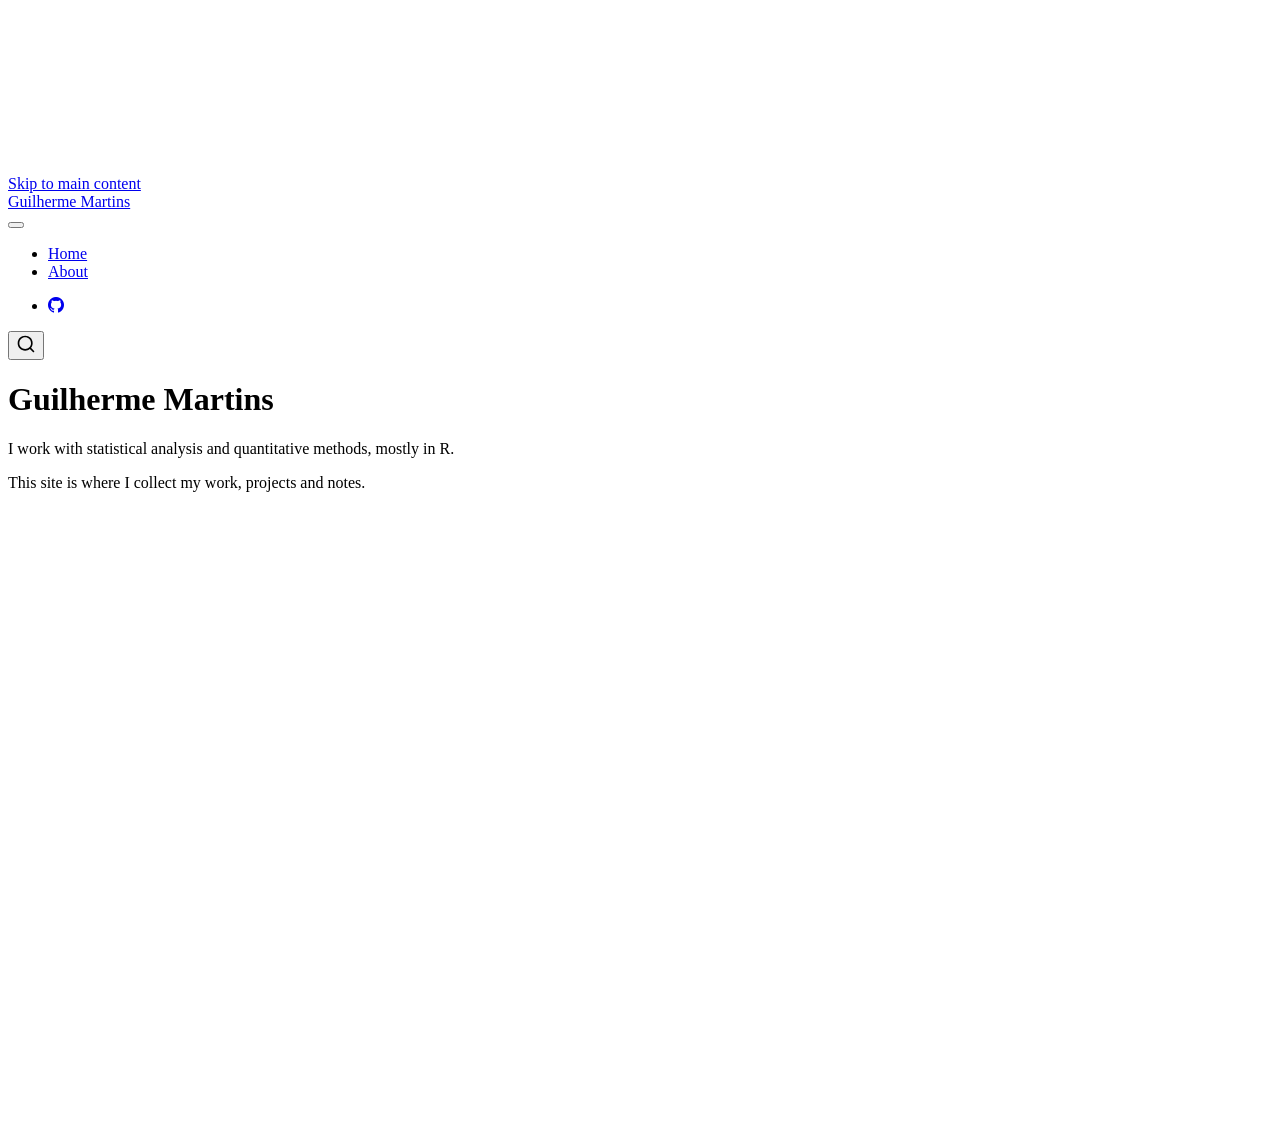
==== docs/index.html @ f9dc9ea4 "Set up Quarto website" ====
<!DOCTYPE html>
<html xmlns="http://www.w3.org/1999/xhtml" lang="en" xml:lang="en"><head>

<meta charset="utf-8">
<meta name="generator" content="quarto-1.11.9">

<meta name="viewport" content="width=device-width, initial-scale=1.0, user-scalable=yes">


<title>Guilherme Martins</title>
<style>
/* Default styles provided by pandoc.
** See https://pandoc.org/MANUAL.html#variables-for-html for config info.
*/
span.smallcaps{font-variant: small-caps;}
div.columns{display: flex; gap: 1.5em;}
div.column{flex: auto;}
@media screen {
div.columns{gap: min(4vw, 1.5em);}
div.column{overflow-x: auto;}
}
div.hanging-indent{margin-left: 1.5em; text-indent: -1.5em;}
ul.task-list{list-style: none;}
ul.task-list li input[type="checkbox"] {
  width: 0.8em;
  margin: 0 0.8em 0.2em -1em; /* quarto-specific, see https://github.com/quarto-dev/quarto-cli/issues/4556 */ 
  vertical-align: middle;
}
</style>


<script src="site_libs/quarto-nav/quarto-nav.js"></script>
<script src="site_libs/quarto-nav/headroom.min.js"></script>
<script src="site_libs/clipboard/clipboard.min.js"></script>
<script src="site_libs/quarto-search/autocomplete.umd.js"></script>
<script src="site_libs/quarto-search/fuse.min.js"></script>
<script src="site_libs/quarto-search/quarto-search.js"></script>
<meta name="quarto:offset" content="./">
<script src="site_libs/quarto-html/quarto.js" type="module"></script>
<script src="site_libs/quarto-html/tabsets/tabsets.js" type="module"></script>
<script src="site_libs/quarto-html/scrollable-regions/scrollable-regions.js" type="module"></script>
<script src="site_libs/quarto-html/popper.min.js"></script>
<script src="site_libs/quarto-html/tippy.umd.min.js"></script>
<script src="site_libs/quarto-html/anchor.min.js"></script>
<link href="site_libs/quarto-html/tippy.css" rel="stylesheet">
<link href="site_libs/quarto-html/quarto-syntax-highlighting-63b5708e65d6cd79cd7618c58d0c21e7.css" rel="stylesheet" id="quarto-text-highlighting-styles">
<script src="site_libs/bootstrap/bootstrap.min.js"></script>
<link href="site_libs/bootstrap/bootstrap-icons.css" rel="stylesheet">
<link href="site_libs/bootstrap/bootstrap-48eea8e06ff06eb442a2daacfce5ac08.min.css" rel="stylesheet" append-hash="true" id="quarto-bootstrap" data-mode="light">
<script id="quarto-search-options" type="application/json">{
  "location": "navbar",
  "copy-button": false,
  "collapse-after": 3,
  "panel-placement": "end",
  "type": "overlay",
  "limit": 50,
  "keyboard-shortcut": [
    "f",
    "/",
    "s"
  ],
  "show-item-context": false,
  "language": {
    "search-no-results-text": "No results",
    "search-matching-documents-text": "matching documents",
    "search-copy-link-title": "Copy link to search",
    "search-hide-matches-text": "Hide additional matches",
    "search-more-match-text": "more match in this document",
    "search-more-matches-text": "more matches in this document",
    "search-clear-button-title": "Clear",
    "search-text-placeholder": "",
    "search-detached-cancel-button-title": "Cancel",
    "search-submit-button-title": "Submit",
    "search-label": "Search"
  }
}</script>


</head>

<body class="nav-fixed quarto-light"><a id="quarto-skip-link" class="visually-hidden-focusable" href="#quarto-document-content">Skip to main content</a>

<div id="quarto-search-results"></div>
  <header id="quarto-header" class="headroom fixed-top">
    <nav class="navbar navbar-expand-lg " data-bs-theme="dark" aria-label="Site">
      <div class="navbar-container container-fluid">
      <div class="navbar-brand-container mx-auto">
    <a class="navbar-brand" href="./index.html">
    <span class="navbar-title">Guilherme Martins</span>
    </a>
  </div>
          <button class="navbar-toggler" type="button" data-bs-toggle="collapse" data-bs-target="#navbarCollapse" aria-controls="navbarCollapse" aria-expanded="false" aria-label="Toggle navigation" onclick="if (window.quartoToggleHeadroom) { window.quartoToggleHeadroom(); }">
  <span class="navbar-toggler-icon"></span>
</button>
          <div class="collapse navbar-collapse" id="navbarCollapse">
            <ul class="navbar-nav navbar-nav-scroll me-auto">
  <li class="nav-item">
    <a class="nav-link active" href="./index.html" aria-current="page"> 
<span class="menu-text">Home</span></a>
  </li>  
  <li class="nav-item">
    <a class="nav-link" href="./about.html"> 
<span class="menu-text">About</span></a>
  </li>  
</ul>
            <ul class="navbar-nav navbar-nav-scroll ms-auto">
  <li class="nav-item compact">
    <a class="nav-link" href="https://github.com/guilhermeluciomartins"> <i class="bi bi-github" role="img">
</i> 
<span class="menu-text"></span></a>
  </li>  
</ul>
          </div> <!-- /navcollapse -->
            <div class="quarto-navbar-tools">
</div>
            <div id="quarto-search" class="" title="Search"></div>
      </div> <!-- /container-fluid -->
    </nav>
</header>
<!-- content -->
<div id="quarto-content" class="quarto-container page-columns page-rows-contents page-layout-article page-navbar">
<!-- sidebar -->
<!-- margin-sidebar -->
    <div id="quarto-margin-sidebar" class="sidebar margin-sidebar zindex-bottom">
        
    </div>
<!-- main -->
<main class="content" id="quarto-document-content" tabindex="-1">

<header id="title-block-header" class="quarto-title-block default">
<div class="quarto-title">
<h1 class="title">Guilherme Martins</h1>
</div>



<div class="quarto-title-meta">

    
  
    
  </div>
  


</header>


<p>I work with statistical analysis and quantitative methods, mostly in R.</p>
<p>This site is where I collect my work, projects and notes.</p>



</main> <!-- /main -->
<script id="quarto-html-after-body" type="application/javascript">
  window.document.addEventListener("DOMContentLoaded", function (event) {
    const icon = "";
    const anchorJS = new window.AnchorJS();
    anchorJS.options = {
      placement: 'right',
      icon: icon
    };
    anchorJS.add('.anchored');
    const isCodeAnnotation = (el) => {
      for (const clz of el.classList) {
        if (clz.startsWith('code-annotation-')) {                     
          return true;
        }
      }
      return false;
    }
    const onCopySuccess = function(e) {
      // button target
      const button = e.trigger;
      // don't keep focus
      button.blur();
      // flash "checked"
      button.classList.add('code-copy-button-checked');
      var currentTitle = button.getAttribute("title");
      button.setAttribute("title", "Copied!");
      let tooltip;
      if (window.bootstrap) {
        button.setAttribute("data-bs-toggle", "tooltip");
        button.setAttribute("data-bs-placement", "left");
        button.setAttribute("data-bs-title", "Copied!");
        tooltip = new bootstrap.Tooltip(button, 
          { trigger: "manual", 
            customClass: "code-copy-button-tooltip",
            offset: [0, -8]});
        tooltip.show();    
      }
      setTimeout(function() {
        if (tooltip) {
          tooltip.hide();
          button.removeAttribute("data-bs-title");
          button.removeAttribute("data-bs-toggle");
          button.removeAttribute("data-bs-placement");
        }
        button.setAttribute("title", currentTitle);
        button.classList.remove('code-copy-button-checked');
      }, 1000);
      // clear code selection
      e.clearSelection();
    }
    const getTextToCopy = function(trigger) {
      const outerScaffold = trigger.parentElement.cloneNode(true);
      const codeEl = outerScaffold.querySelector('code');
      for (const childEl of codeEl.children) {
        if (isCodeAnnotation(childEl)) {
          childEl.remove();
        }
      }
      return codeEl.innerText;
    }
    const clipboard = new window.ClipboardJS('.code-copy-button:not([data-in-quarto-modal])', {
      text: getTextToCopy
    });
    clipboard.on('success', onCopySuccess);
    if (window.document.getElementById('quarto-embedded-source-code-modal')) {
      const clipboardModal = new window.ClipboardJS('.code-copy-button[data-in-quarto-modal]', {
        text: getTextToCopy,
        container: window.document.getElementById('quarto-embedded-source-code-modal')
      });
      clipboardModal.on('success', onCopySuccess);
    }
      var localhostRegex = new RegExp(/^(?:http|https):\/\/localhost\:?[0-9]*\//);
      var mailtoRegex = new RegExp(/^mailto:/);
        var filterRegex = new RegExp('/' + window.location.host + '/');
      var isInternal = (href) => {
          return filterRegex.test(href) || localhostRegex.test(href) || mailtoRegex.test(href);
      }
      // Inspect non-navigation links and adorn them if external
      window.quartoDecorateExternalLinks = function (root) {
     var links = (root || window.document).querySelectorAll('a[href]:not(.nav-link):not(.navbar-brand):not(.toc-action):not(.sidebar-link):not(.sidebar-item-toggle):not(.pagination-link):not(.no-external):not([aria-hidden]):not(.dropdown-item):not(.quarto-navigation-tool):not(.about-link)');
      for (var i=0; i<links.length; i++) {
        const link = links[i];
        if (!isInternal(link.href)) {
          // undo the damage that might have been done by quarto-nav.js in the case of
          // links that we want to consider external
          if (link.dataset.originalHref !== undefined) {
            link.href = link.dataset.originalHref;
          }
          if (!link.classList.contains('no-external-icon')) {
          }
        }
      }
      };
      window.quartoDecorateExternalLinks(window.document);
    // Esc closes the popup (WCAG 1.4.13) and focus leaving both trigger and
    // popup closes it (WCAG 2.4.11); tippy handles neither for interactive popups.
    const hideOnEscAndFocusOut = {
      name: 'hideOnEscAndFocusOut',
      defaultValue: true,
      fn(instance) {
        const dismiss = () => {
          // A show scheduled by the trigger delay would otherwise reopen it
          instance.clearDelayTimeouts();
          instance.hide();
        };
        const onKeyDown = (event) => {
          if (event.key !== 'Escape') {
            return;
          }
          // Keep Esc from also reaching page handlers (e.g. reveal.js overview),
          // except an open reveal.js slide menu, which Esc should close too.
          // The menu handles keys only when its keyboard option is on.
          const menuHandlesEsc = window.Reveal?.getPlugin?.('menu')?.isOpen() &&
            window.Reveal.getConfig().menu?.keyboard !== false;
          if (!menuHandlesEsc) {
            event.stopPropagation();
          }
          if (instance.popper.contains(window.document.activeElement)) {
            // Disabled while refocusing so the focus trigger does not reopen it
            instance.disable();
            instance.reference.focus();
            instance.enable();
          }
          dismiss();
        };
        const onFocusOut = (event) => {
          const target = event.relatedTarget;
          if (target && !instance.reference.contains(target) &&
              !instance.popper.contains(target)) {
            dismiss();
          }
        };
        // On the trigger too: a click trigger (code-annotations: select) has no
        // blur handling. Attached for the instance's lifetime so leaving the
        // trigger also cancels a show still pending on the trigger delay.
        instance.reference.addEventListener('focusout', onFocusOut);
        return {
          onShow() {
            window.document.addEventListener('keydown', onKeyDown, true);
            instance.popper.addEventListener('focusout', onFocusOut);
          },
          onHide() {
            window.document.removeEventListener('keydown', onKeyDown, true);
            instance.popper.removeEventListener('focusout', onFocusOut);
          },
          onDestroy() {
            instance.reference.removeEventListener('focusout', onFocusOut);
          },
        };
      },
    };
    function tippyHover(el, contentFn, onTriggerFn, onUntriggerFn) {
      const config = {
        allowHTML: true,
        maxWidth: 500,
        delay: 100,
        arrow: false,
        appendTo: function(el) {
            return el.parentElement;
        },
        interactive: true,
        interactiveBorder: 10,
        theme: 'quarto',
        placement: 'bottom-start',
        plugins: [hideOnEscAndFocusOut],
      };
      if (contentFn) {
        config.content = contentFn;
      }
      if (onTriggerFn) {
        config.onTrigger = onTriggerFn;
      }
      if (onUntriggerFn) {
        config.onUntrigger = onUntriggerFn;
      }
      window.tippy(el, config); 
    }
    const noterefs = window.document.querySelectorAll('a[role="doc-noteref"]');
    for (var i=0; i<noterefs.length; i++) {
      const ref = noterefs[i];
      tippyHover(ref, function() {
        // use id or data attribute instead here
        let href = ref.getAttribute('data-footnote-href') || ref.getAttribute('href');
        try { href = new URL(href).hash; } catch {}
        const id = href.replace(/^#\/?/, "");
        const note = window.document.getElementById(id);
        if (note) {
          return note.innerHTML;
        } else {
          return "";
        }
      });
    }
    const xrefs = window.document.querySelectorAll('a.quarto-xref');
    const processXRef = (id, note) => {
      // Strip column container classes
      const stripColumnClz = (el) => {
        el.classList.remove("page-full", "page-columns");
        if (el.children) {
          for (const child of el.children) {
            stripColumnClz(child);
          }
        }
      }
      stripColumnClz(note)
      if (id === null || id.startsWith('sec-')) {
        // Special case sections, only their first couple elements
        const container = document.createElement("div");
        if (note.children && note.children.length > 2) {
          container.appendChild(note.children[0].cloneNode(true));
          for (let i = 1; i < note.children.length; i++) {
            const child = note.children[i];
            if (child.tagName === "P" && child.innerText === "") {
              continue;
            } else {
              container.appendChild(child.cloneNode(true));
              break;
            }
          }
          if (window.Quarto?.typesetMath) {
            window.Quarto.typesetMath(container);
          }
          return container.innerHTML
        } else {
          if (window.Quarto?.typesetMath) {
            window.Quarto.typesetMath(note);
          }
          return note.innerHTML;
        }
      } else {
        // Remove any anchor links if they are present
        const anchorLink = note.querySelector('a.anchorjs-link');
        if (anchorLink) {
          anchorLink.remove();
        }
        if (window.Quarto?.typesetMath) {
          window.Quarto.typesetMath(note);
        }
        if (note.classList.contains("callout")) {
          return note.outerHTML;
        } else {
          return note.innerHTML;
        }
      }
    }
    for (var i=0; i<xrefs.length; i++) {
      const xref = xrefs[i];
      tippyHover(xref, undefined, function(instance) {
        instance.disable();
        let url = xref.getAttribute('href');
        let hash = undefined; 
        if (url.startsWith('#')) {
          hash = url;
        } else {
          try { hash = new URL(url).hash; } catch {}
        }
        if (hash) {
          const id = hash.replace(/^#\/?/, "");
          const note = window.document.getElementById(id);
          if (note !== null) {
            try {
              const html = processXRef(id, note.cloneNode(true));
              instance.setContent(html);
            } finally {
              instance.enable();
              instance.show();
            }
          } else {
            // See if we can fetch this
            fetch(url.split('#')[0])
            .then(res => res.text())
            .then(html => {
              const parser = new DOMParser();
              const htmlDoc = parser.parseFromString(html, "text/html");
              const note = htmlDoc.getElementById(id);
              if (note !== null) {
                const html = processXRef(id, note);
                instance.setContent(html);
              } 
            }).finally(() => {
              instance.enable();
              instance.show();
            });
          }
        } else {
          // See if we can fetch a full url (with no hash to target)
          // This is a special case and we should probably do some content thinning / targeting
          fetch(url)
          .then(res => res.text())
          .then(html => {
            const parser = new DOMParser();
            const htmlDoc = parser.parseFromString(html, "text/html");
            const note = htmlDoc.querySelector('main.content');
            if (note !== null) {
              // This should only happen for chapter cross references
              // (since there is no id in the URL)
              // remove the first header
              if (note.children.length > 0 && note.children[0].tagName === "HEADER") {
                note.children[0].remove();
              }
              const html = processXRef(null, note);
              instance.setContent(html);
            } 
          }).finally(() => {
            instance.enable();
            instance.show();
          });
        }
      }, function(instance) {
      });
    }
        let selectedAnnoteEl;
        const selectorForAnnotation = ( cell, annotation) => {
          let cellAttr = 'data-code-cell="' + cell + '"';
          let lineAttr = 'data-code-annotation="' +  annotation + '"';
          const selector = 'span[' + cellAttr + '][' + lineAttr + ']';
          return selector;
        }
        const selectCodeLines = (annoteEl) => {
          const doc = window.document;
          const targetCell = annoteEl.getAttribute("data-target-cell");
          const targetAnnotation = annoteEl.getAttribute("data-target-annotation");
          const annoteSpan = window.document.querySelector(selectorForAnnotation(targetCell, targetAnnotation));
          const lines = annoteSpan.getAttribute("data-code-lines").split(",");
          const lineIds = lines.map((line) => {
            return targetCell + "-" + line;
          })
          // Each band is positioned against its own containing block, which is
          // not the offsetParent of the lines, so place it from client rects.
          const placeBand = (band, firstEl, lastEl, codeBlock) => {
            const container = band.offsetParent;
            if (container === null) {
              return;
            }
            const containerRect = container.getBoundingClientRect();
            // Reveal.js scales slides with a transform, so convert client
            // pixels back to the CSS pixels of the container.
            const scale = containerRect.height / container.offsetHeight || 1;
            const firstRect = firstEl.getBoundingClientRect();
            const lastRect = lastEl.getBoundingClientRect();
            const top = (firstRect.top - containerRect.top) / scale - container.clientTop + container.scrollTop;
            const height = (lastRect.bottom - firstRect.top) / scale;
            band.style.top = top - 2 + "px";
            band.style.height = height + 4 + "px";
            if (codeBlock) {
              // Without the copy button wrapper, the containing block is wider
              // than the code block, so span the code block explicitly.
              const blockRect = codeBlock.getBoundingClientRect();
              band.style.left = (blockRect.left - containerRect.left) / scale - container.clientLeft + container.scrollLeft + "px";
              band.style.width = blockRect.width / scale + "px";
            }
          };
          if (lineIds.length > 0) {
            const el = window.document.getElementById(lineIds[0]);
            const lastEl = window.document.getElementById(lineIds[lineIds.length - 1]);
            const parent = el.parentElement.parentElement;
            // cook up a div (if necessary) and position it
            let div = window.document.getElementById("code-annotation-line-highlight");
            if (div === null) {
              div = window.document.createElement("div");
              div.setAttribute("id", "code-annotation-line-highlight");
              div.style.position = 'absolute';
              parent.appendChild(div);
            }
            placeBand(div, el, lastEl, parent.closest("div.sourceCode") || parent);
            let gutterDiv = window.document.getElementById("code-annotation-line-highlight-gutter");
            if (gutterDiv === null) {
              gutterDiv = window.document.createElement("div");
              gutterDiv.setAttribute("id", "code-annotation-line-highlight-gutter");
              gutterDiv.style.position = 'absolute';
              const codeCell = window.document.getElementById(targetCell);
              const gutter = codeCell.querySelector('.code-annotation-gutter');
              gutter.appendChild(gutterDiv);
            }
            placeBand(gutterDiv, el, lastEl);
            selectedAnnoteEl = annoteEl;
          }
        };
        const unselectCodeLines = () => {
          const elementsIds = ["code-annotation-line-highlight", "code-annotation-line-highlight-gutter"];
          elementsIds.forEach((elId) => {
            const div = window.document.getElementById(elId);
            if (div) {
              div.remove();
            }
          });
          selectedAnnoteEl = undefined;
        };
          // Handle positioning of the toggle
      window.addEventListener(
        "resize",
        throttle(() => {
          elRect = undefined;
          if (selectedAnnoteEl) {
            selectCodeLines(selectedAnnoteEl);
          }
        }, 10)
      );
      function throttle(fn, ms) {
      let throttle = false;
      let timer;
        return (...args) => {
          if(!throttle) { // first call gets through
              fn.apply(this, args);
              throttle = true;
          } else { // all the others get throttled
              if(timer) clearTimeout(timer); // cancel #2
              timer = setTimeout(() => {
                fn.apply(this, args);
                timer = throttle = false;
              }, ms);
          }
        };
      }
        // Attach click handler to the DT
        const annoteDls = window.document.querySelectorAll('dt[data-target-cell]');
        for (const annoteDlNode of annoteDls) {
          annoteDlNode.addEventListener('click', (event) => {
            const clickedEl = event.target;
            if (clickedEl !== selectedAnnoteEl) {
              unselectCodeLines();
              const activeEl = window.document.querySelector('dt[data-target-cell].code-annotation-active');
              if (activeEl) {
                activeEl.classList.remove('code-annotation-active');
              }
              selectCodeLines(clickedEl);
              clickedEl.classList.add('code-annotation-active');
            } else {
              // Unselect the line
              unselectCodeLines();
              clickedEl.classList.remove('code-annotation-active');
            }
          });
        }
    const findCites = (el) => {
      const parentEl = el.parentElement;
      if (parentEl) {
        const cites = parentEl.dataset.cites;
        if (cites) {
          return {
            el,
            cites: cites.split(' ')
          };
        } else {
          return findCites(el.parentElement)
        }
      } else {
        return undefined;
      }
    };
    var bibliorefs = window.document.querySelectorAll('a[role="doc-biblioref"]');
    for (var i=0; i<bibliorefs.length; i++) {
      const ref = bibliorefs[i];
      const citeInfo = findCites(ref);
      if (citeInfo) {
        tippyHover(citeInfo.el, function() {
          var popup = window.document.createElement('div');
          citeInfo.cites.forEach(function(cite) {
            var citeDiv = window.document.createElement('div');
            citeDiv.classList.add('hanging-indent');
            citeDiv.classList.add('csl-entry');
            var biblioDiv = window.document.getElementById('ref-' + cite);
            if (biblioDiv) {
              citeDiv.innerHTML = biblioDiv.innerHTML;
            }
            popup.appendChild(citeDiv);
          });
          return popup.innerHTML;
        });
      }
    }
  });
  </script>
  <script type="application/javascript">
  window.quartoScrollableRegionsLabels = {"code":"Scrollable code","output":"Scrollable output"};
  </script>
</div> <!-- /content -->




</body></html>
---- docs/site_libs/quarto-html/tippy.css ----
.tippy-box[data-animation=fade][data-state=hidden]{opacity:0}[data-tippy-root]{max-width:calc(100vw - 10px)}.tippy-box{position:relative;background-color:#333;color:#fff;border-radius:4px;font-size:14px;line-height:1.4;white-space:normal;outline:0;transition-property:transform,visibility,opacity}.tippy-box[data-placement^=top]>.tippy-arrow{bottom:0}.tippy-box[data-placement^=top]>.tippy-arrow:before{bottom:-7px;left:0;border-width:8px 8px 0;border-top-color:initial;transform-origin:center top}.tippy-box[data-placement^=bottom]>.tippy-arrow{top:0}.tippy-box[data-placement^=bottom]>.tippy-arrow:before{top:-7px;left:0;border-width:0 8px 8px;border-bottom-color:initial;transform-origin:center bottom}.tippy-box[data-placement^=left]>.tippy-arrow{right:0}.tippy-box[data-placement^=left]>.tippy-arrow:before{border-width:8px 0 8px 8px;border-left-color:initial;right:-7px;transform-origin:center left}.tippy-box[data-placement^=right]>.tippy-arrow{left:0}.tippy-box[data-placement^=right]>.tippy-arrow:before{left:-7px;border-width:8px 8px 8px 0;border-right-color:initial;transform-origin:center right}.tippy-box[data-inertia][data-state=visible]{transition-timing-function:cubic-bezier(.54,1.5,.38,1.11)}.tippy-arrow{width:16px;height:16px;color:#333}.tippy-arrow:before{content:"";position:absolute;border-color:transparent;border-style:solid}.tippy-content{position:relative;padding:5px 9px;z-index:1}
---- docs/site_libs/quarto-html/quarto-syntax-highlighting-63b5708e65d6cd79cd7618c58d0c21e7.css ----
/* quarto syntax highlight colors */
:root {
  --quarto-hl-ot-color: #003B4F;
  --quarto-hl-at-color: #657422;
  --quarto-hl-ss-color: #20794D;
  --quarto-hl-an-color: #5E5E5E;
  --quarto-hl-fu-color: #4758AB;
  --quarto-hl-st-color: #20794D;
  --quarto-hl-cf-color: #003B4F;
  --quarto-hl-op-color: #5E5E5E;
  --quarto-hl-er-color: #AD0000;
  --quarto-hl-bn-color: #AD0000;
  --quarto-hl-al-color: #AD0000;
  --quarto-hl-va-color: #111111;
  --quarto-hl-bu-color: inherit;
  --quarto-hl-ex-color: inherit;
  --quarto-hl-pp-color: #AD0000;
  --quarto-hl-in-color: #5E5E5E;
  --quarto-hl-vs-color: #20794D;
  --quarto-hl-wa-color: #5E5E5E;
  --quarto-hl-do-color: #5E5E5E;
  --quarto-hl-im-color: #00769E;
  --quarto-hl-ch-color: #20794D;
  --quarto-hl-dt-color: #AD0000;
  --quarto-hl-fl-color: #AD0000;
  --quarto-hl-co-color: #5E5E5E;
  --quarto-hl-cv-color: #5E5E5E;
  --quarto-hl-cn-color: #8f5902;
  --quarto-hl-sc-color: #5E5E5E;
  --quarto-hl-dv-color: #AD0000;
  --quarto-hl-kw-color: #003B4F;
}

/* other quarto variables */
:root {
  --quarto-font-monospace: SFMono-Regular, Menlo, Monaco, Consolas, "Liberation Mono", "Courier New", monospace;
}

/* syntax highlight based on Pandoc's rules */
pre > code.sourceCode > span {
  color: #003B4F;
}

code.sourceCode > span {
  color: #003B4F;
}

div.sourceCode,
div.sourceCode pre.sourceCode {
  color: #003B4F;
}

/* Normal */
code span {
  color: #003B4F;
}

/* Alert */
code span.al {
  color: #AD0000;
  font-style: inherit;
}

/* Annotation */
code span.an {
  color: #5E5E5E;
  font-style: inherit;
}

/* Attribute */
code span.at {
  color: #657422;
  font-style: inherit;
}

/* BaseN */
code span.bn {
  color: #AD0000;
  font-style: inherit;
}

/* BuiltIn */
code span.bu {
  font-style: inherit;
}

/* ControlFlow */
code span.cf {
  color: #003B4F;
  font-weight: bold;
  font-style: inherit;
}

/* Char */
code span.ch {
  color: #20794D;
  font-style: inherit;
}

/* Constant */
code span.cn {
  color: #8f5902;
  font-style: inherit;
}

/* Comment */
code span.co {
  color: #5E5E5E;
  font-style: inherit;
}

/* CommentVar */
code span.cv {
  color: #5E5E5E;
  font-style: italic;
}

/* Documentation */
code span.do {
  color: #5E5E5E;
  font-style: italic;
}

/* DataType */
code span.dt {
  color: #AD0000;
  font-style: inherit;
}

/* DecVal */
code span.dv {
  color: #AD0000;
  font-style: inherit;
}

/* Error */
code span.er {
  color: #AD0000;
  font-style: inherit;
}

/* Extension */
code span.ex {
  font-style: inherit;
}

/* Float */
code span.fl {
  color: #AD0000;
  font-style: inherit;
}

/* Function */
code span.fu {
  color: #4758AB;
  font-style: inherit;
}

/* Import */
code span.im {
  color: #00769E;
  font-style: inherit;
}

/* Information */
code span.in {
  color: #5E5E5E;
  font-style: inherit;
}

/* Keyword */
code span.kw {
  color: #003B4F;
  font-weight: bold;
  font-style: inherit;
}

/* Operator */
code span.op {
  color: #5E5E5E;
  font-style: inherit;
}

/* Other */
code span.ot {
  color: #003B4F;
  font-style: inherit;
}

/* Preprocessor */
code span.pp {
  color: #AD0000;
  font-style: inherit;
}

/* SpecialChar */
code span.sc {
  color: #5E5E5E;
  font-style: inherit;
}

/* SpecialString */
code span.ss {
  color: #20794D;
  font-style: inherit;
}

/* String */
code span.st {
  color: #20794D;
  font-style: inherit;
}

/* Variable */
code span.va {
  color: #111111;
  font-style: inherit;
}

/* VerbatimString */
code span.vs {
  color: #20794D;
  font-style: inherit;
}

/* Warning */
code span.wa {
  color: #5E5E5E;
  font-style: italic;
}

.prevent-inlining {
  content: "</";
}

/*# sourceMappingURL=054cc16b9e9817627be6994582d2ffb5.css.map */
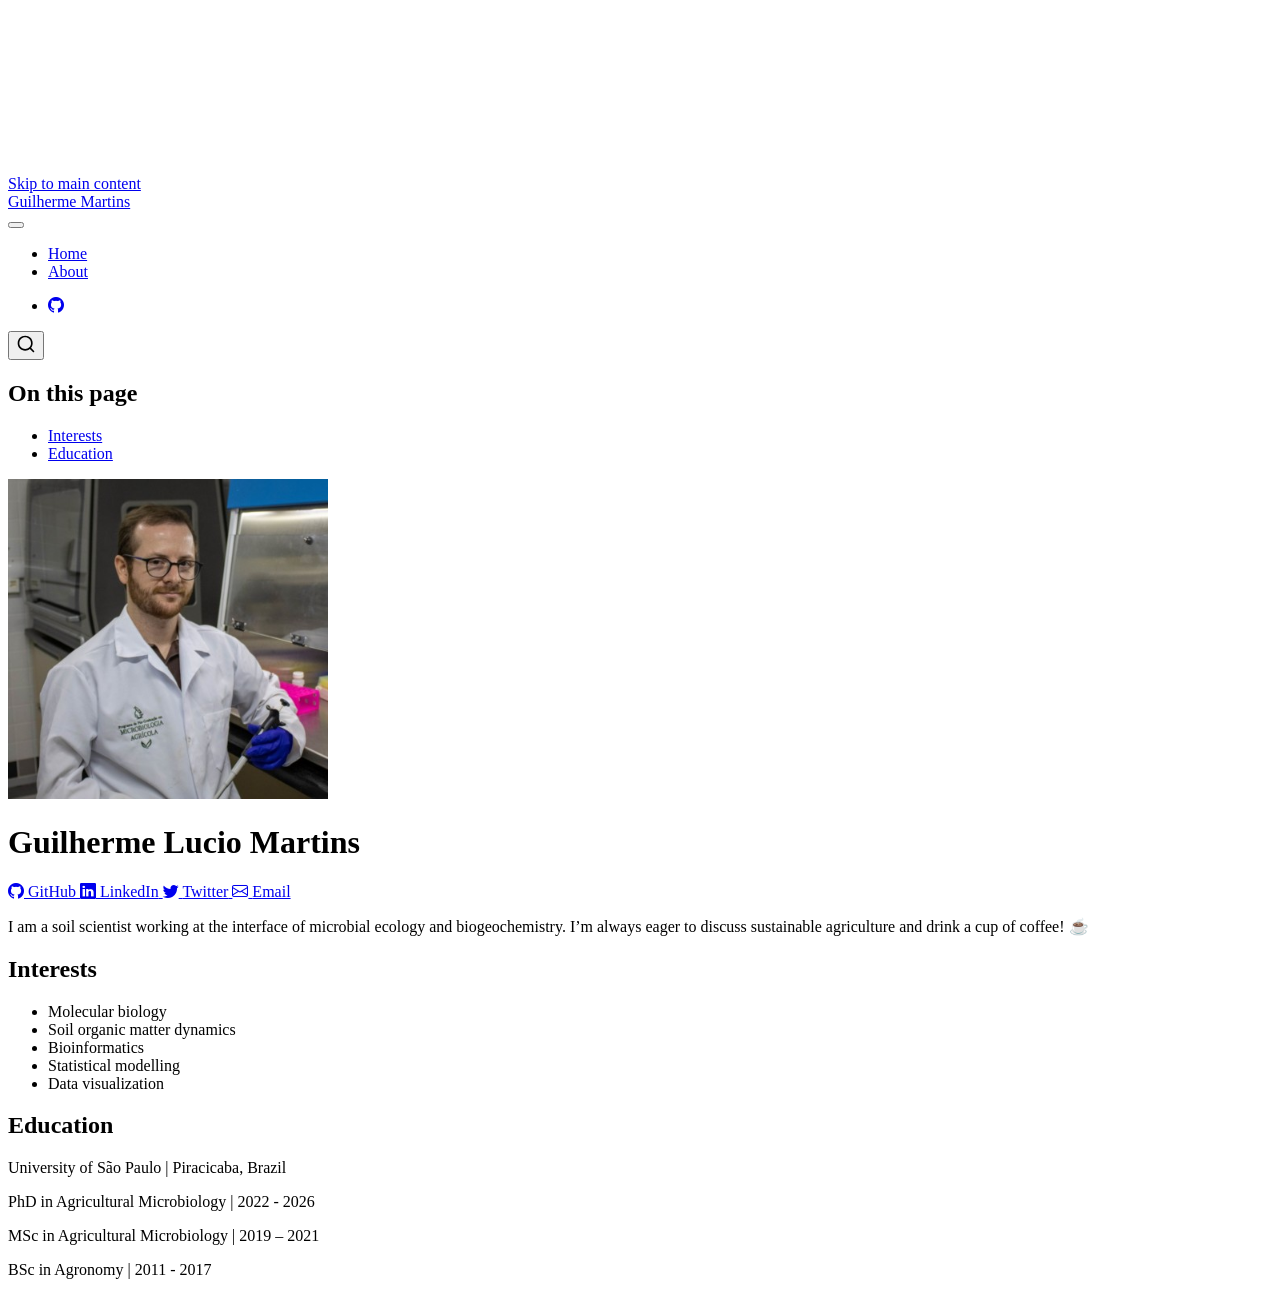
==== commit 7e51155c: "Update page" ====
--- a/docs/index.html
+++ b/docs/index.html
@@ -7,7 +7,7 @@
 <meta name="viewport" content="width=device-width, initial-scale=1.0, user-scalable=yes">
 
 
-<title>Guilherme Martins</title>
+<title>Guilherme Lucio Martins – Guilherme Martins</title>
 <style>
 /* Default styles provided by pandoc.
 ** See https://pandoc.org/MANUAL.html#variables-for-html for config info.
@@ -41,7 +41,6 @@
 <script src="site_libs/quarto-html/scrollable-regions/scrollable-regions.js" type="module"></script>
 <script src="site_libs/quarto-html/popper.min.js"></script>
 <script src="site_libs/quarto-html/tippy.umd.min.js"></script>
-<script src="site_libs/quarto-html/anchor.min.js"></script>
 <link href="site_libs/quarto-html/tippy.css" rel="stylesheet">
 <link href="site_libs/quarto-html/quarto-syntax-highlighting-63b5708e65d6cd79cd7618c58d0c21e7.css" rel="stylesheet" id="quarto-text-highlighting-styles">
 <script src="site_libs/bootstrap/bootstrap.min.js"></script>
@@ -121,46 +120,73 @@
 <div id="quarto-content" class="quarto-container page-columns page-rows-contents page-layout-article page-navbar">
 <!-- sidebar -->
 <!-- margin-sidebar -->
-    <div id="quarto-margin-sidebar" class="sidebar margin-sidebar zindex-bottom">
-        
+    <div id="quarto-margin-sidebar" class="sidebar margin-sidebar">
+        <nav id="TOC" role="doc-toc" aria-labelledby="toc-title" class="toc-active">
+    <h2 id="toc-title">On this page</h2>
+  <ul>
+  <li><a href="#interests" id="toc-interests" class="nav-link active" data-scroll-target="#interests">Interests</a></li>
+  <li><a href="#education" id="toc-education" class="nav-link" data-scroll-target="#education">Education</a></li>
+  </ul>
+</nav>
     </div>
 <!-- main -->
-<main class="content" id="quarto-document-content" tabindex="-1">
-
+<div class="quarto-about-trestles">
+  <div class="about-entity">
+    <img src="profile.jpg" class="about-image
+  round " style="height: 20em; width: 20em;">
 <header id="title-block-header" class="quarto-title-block default">
 <div class="quarto-title">
-<h1 class="title">Guilherme Martins</h1>
+<h1 class="title">Guilherme Lucio Martins</h1>
 </div>
-
-
-
 <div class="quarto-title-meta">
-
-    
-  
-    
   </div>
-  
-
-
 </header>
-
-
-<p>I work with statistical analysis and quantitative methods, mostly in R.</p>
-<p>This site is where I collect my work, projects and notes.</p>
-
-
-
-</main> <!-- /main -->
+    <div class="about-links">
+  <a href="https://github.com/guilhermeluciomartins" class="about-link" rel="" target="">
+    <i class="bi bi-github"></i>
+     <span class="about-link-text">GitHub</span>
+  </a>
+  <a href="https://www.linkedin.com/in/guilherme-lucio-martins/" class="about-link" rel="" target="">
+    <i class="bi bi-linkedin"></i>
+     <span class="about-link-text">LinkedIn</span>
+  </a>
+  <a href="https://x.com/MartinsGL_" class="about-link" rel="" target="">
+    <i class="bi bi-twitter"></i>
+     <span class="about-link-text">Twitter</span>
+  </a>
+  <a href="mailto:guilhermelucio@usp.br" class="about-link" rel="" target="">
+    <i class="bi bi-envelope"></i>
+     <span class="about-link-text">Email</span>
+  </a>
+</div>
+  </div>
+  <div class="about-contents"><main class="content" id="quarto-document-content" tabindex="-1">
+
+<p>I am a soil scientist working at the interface of microbial ecology and biogeochemistry. I’m always eager to discuss sustainable agriculture and drink a cup of coffee! ☕</p>
+<section id="interests" class="level2">
+<h2 data-anchor-id="interests">Interests</h2>
+<ul>
+<li>Molecular biology</li>
+<li>Soil organic matter dynamics</li>
+<li>Bioinformatics</li>
+<li>Statistical modelling</li>
+<li>Data visualization</li>
+</ul>
+</section>
+<section id="education" class="level2">
+<h2 data-anchor-id="education">Education</h2>
+<p>University of São Paulo | Piracicaba, Brazil</p>
+<p>PhD in Agricultural Microbiology | 2022 - 2026</p>
+<p>MSc in Agricultural Microbiology | 2019 – 2021</p>
+<p>BSc in Agronomy | 2011 - 2017</p>
+
+
+</section>
+</main></div>
+</div>
+ <!-- /main -->
 <script id="quarto-html-after-body" type="application/javascript">
   window.document.addEventListener("DOMContentLoaded", function (event) {
-    const icon = "";
-    const anchorJS = new window.AnchorJS();
-    anchorJS.options = {
-      placement: 'right',
-      icon: icon
-    };
-    anchorJS.add('.anchored');
     const isCodeAnnotation = (el) => {
       for (const clz of el.classList) {
         if (clz.startsWith('code-annotation-')) {                     
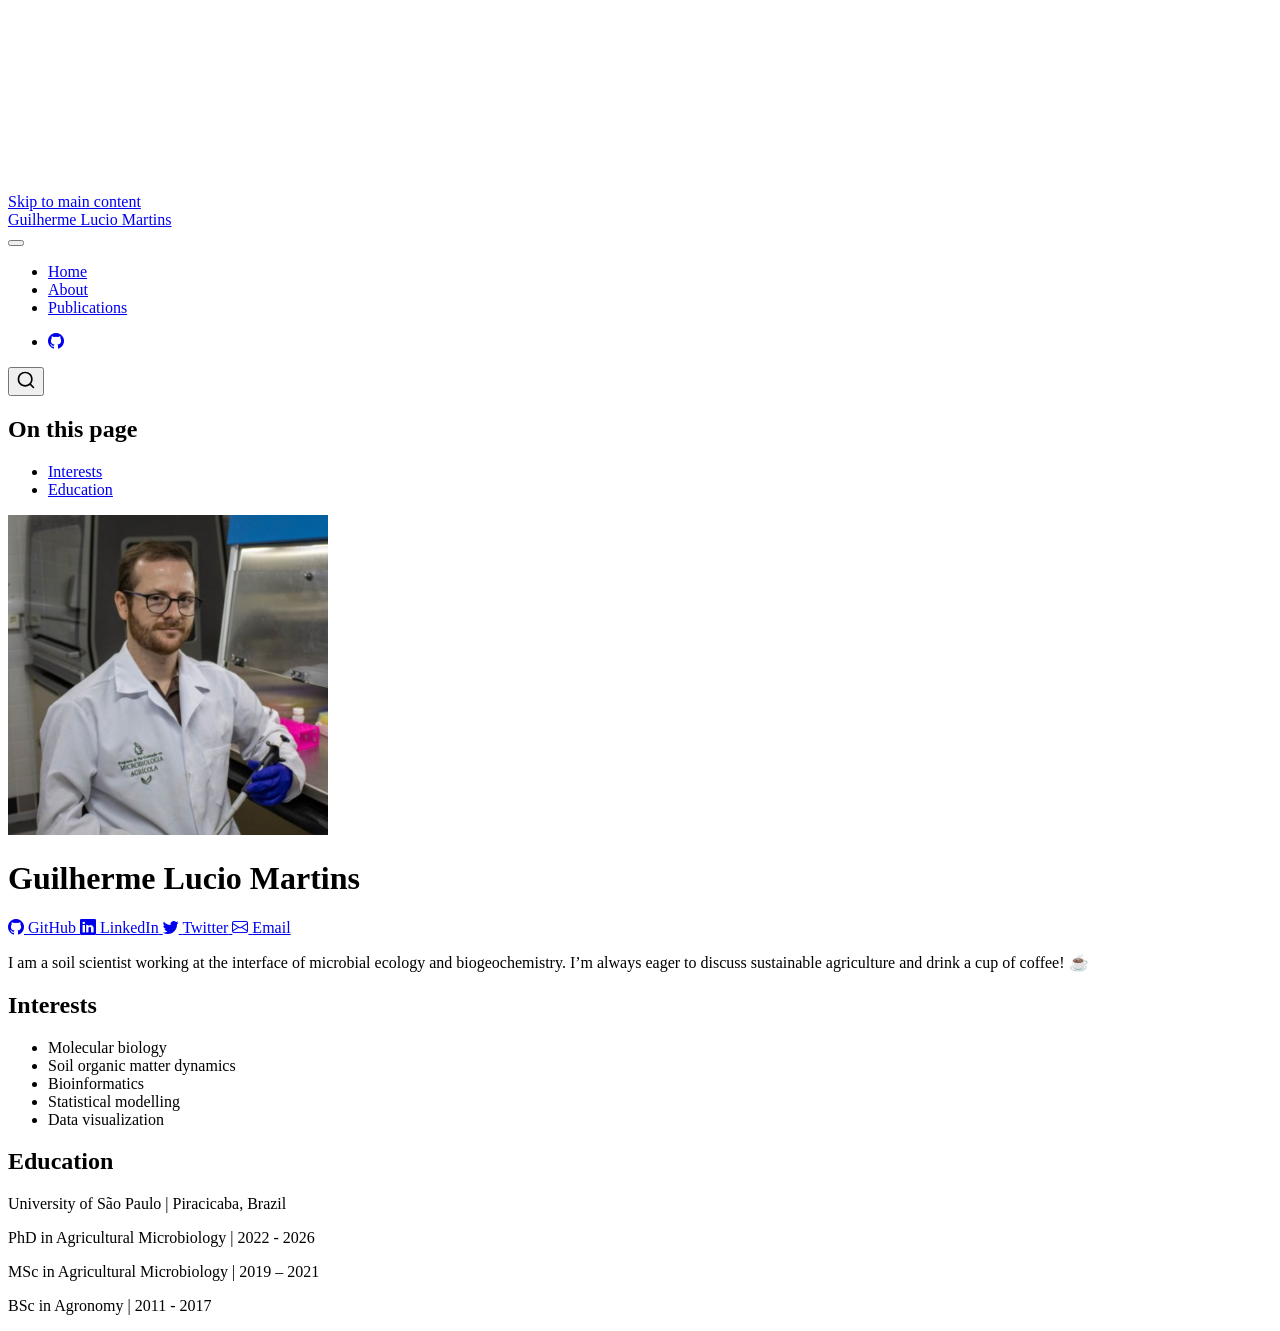
==== commit 8c3e962b: "Add publications page" ====
--- a/docs/index.html
+++ b/docs/index.html
@@ -7,7 +7,7 @@
 <meta name="viewport" content="width=device-width, initial-scale=1.0, user-scalable=yes">
 
 
-<title>Guilherme Lucio Martins – Guilherme Martins</title>
+<title>Guilherme Lucio Martins</title>
 <style>
 /* Default styles provided by pandoc.
 ** See https://pandoc.org/MANUAL.html#variables-for-html for config info.
@@ -85,7 +85,7 @@
       <div class="navbar-container container-fluid">
       <div class="navbar-brand-container mx-auto">
     <a class="navbar-brand" href="./index.html">
-    <span class="navbar-title">Guilherme Martins</span>
+    <span class="navbar-title">Guilherme Lucio Martins</span>
     </a>
   </div>
           <button class="navbar-toggler" type="button" data-bs-toggle="collapse" data-bs-target="#navbarCollapse" aria-controls="navbarCollapse" aria-expanded="false" aria-label="Toggle navigation" onclick="if (window.quartoToggleHeadroom) { window.quartoToggleHeadroom(); }">
@@ -100,6 +100,10 @@
   <li class="nav-item">
     <a class="nav-link" href="./about.html"> 
 <span class="menu-text">About</span></a>
+  </li>  
+  <li class="nav-item">
+    <a class="nav-link" href="./publications.html"> 
+<span class="menu-text">Publications</span></a>
   </li>  
 </ul>
             <ul class="navbar-nav navbar-nav-scroll ms-auto">
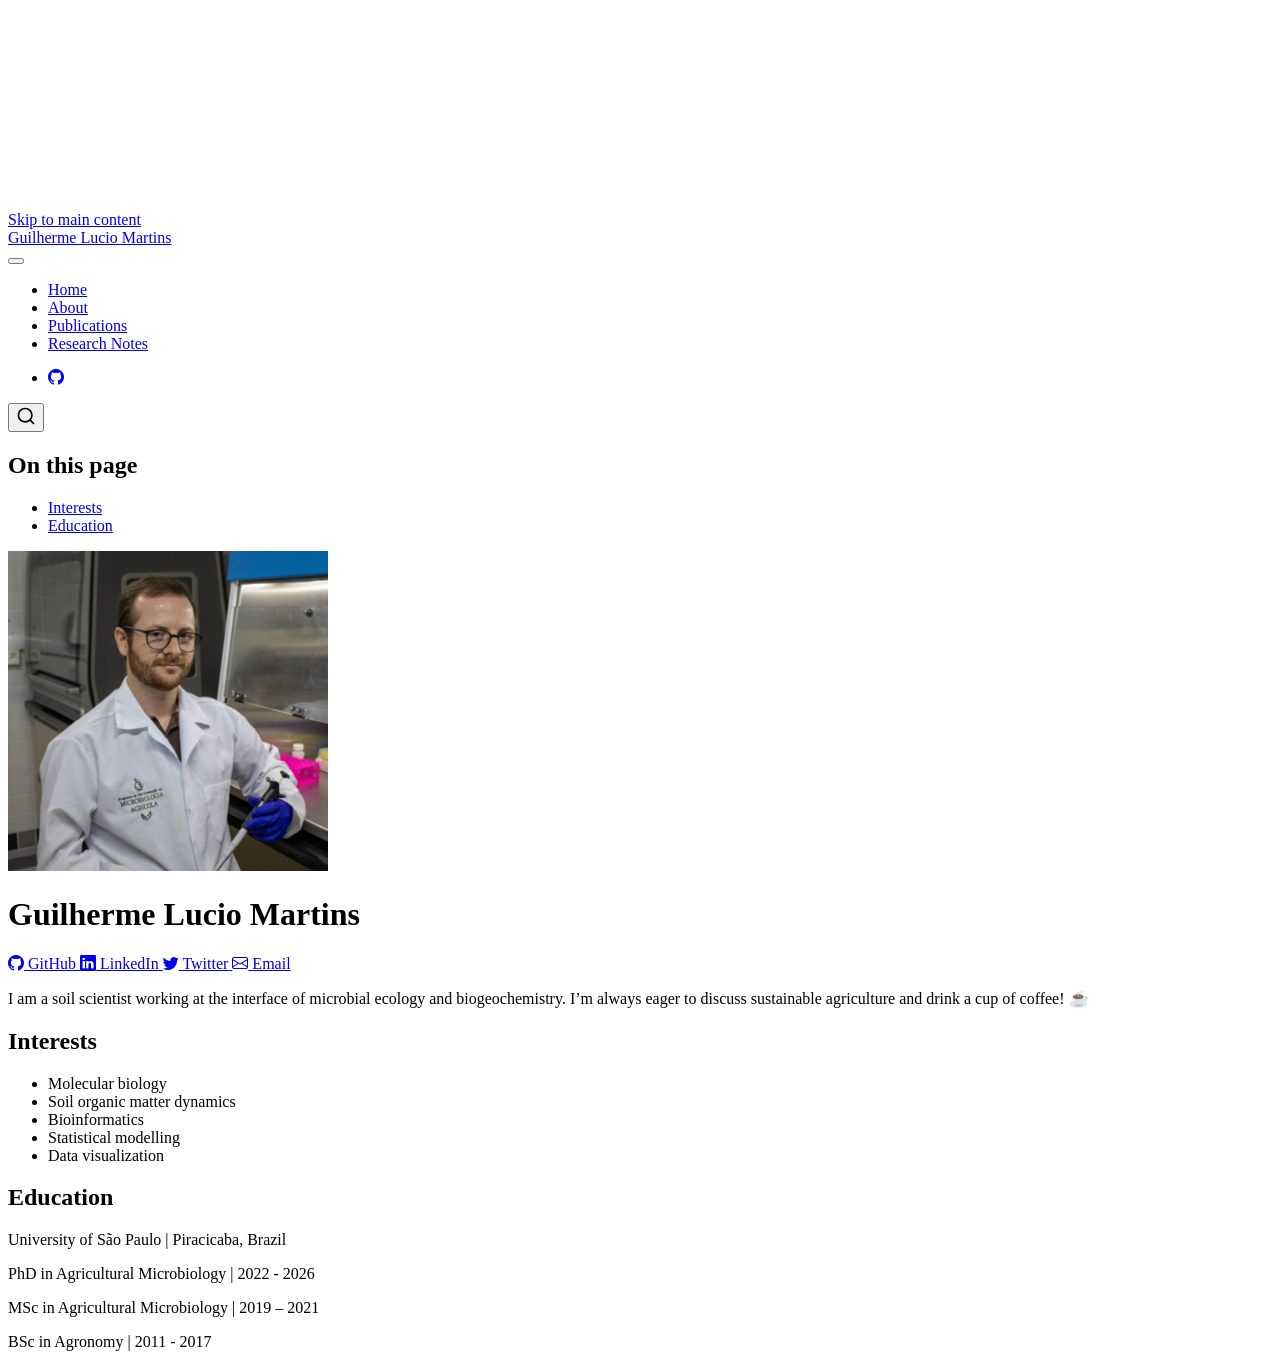
==== commit b2eba0da: "Add publications page" ====
--- a/docs/index.html
+++ b/docs/index.html
@@ -104,6 +104,10 @@
   <li class="nav-item">
     <a class="nav-link" href="./publications.html"> 
 <span class="menu-text">Publications</span></a>
+  </li>  
+  <li class="nav-item">
+    <a class="nav-link" href="./notes.html"> 
+<span class="menu-text">Research Notes</span></a>
   </li>  
 </ul>
             <ul class="navbar-nav navbar-nav-scroll ms-auto">
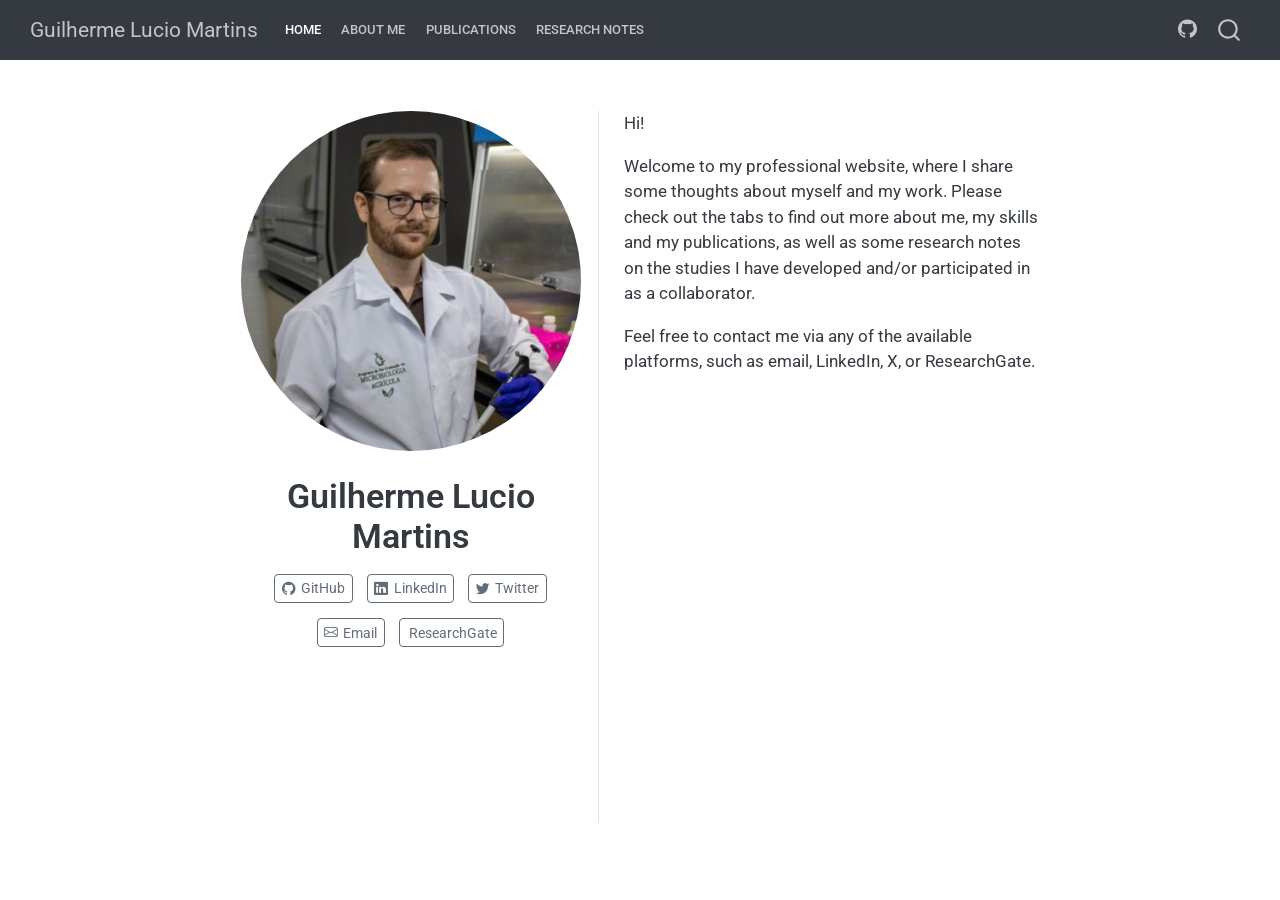
==== commit e46c8372: "Update" ====
--- a/docs/index.html
+++ b/docs/index.html
@@ -45,7 +45,7 @@
 <link href="site_libs/quarto-html/quarto-syntax-highlighting-63b5708e65d6cd79cd7618c58d0c21e7.css" rel="stylesheet" id="quarto-text-highlighting-styles">
 <script src="site_libs/bootstrap/bootstrap.min.js"></script>
 <link href="site_libs/bootstrap/bootstrap-icons.css" rel="stylesheet">
-<link href="site_libs/bootstrap/bootstrap-48eea8e06ff06eb442a2daacfce5ac08.min.css" rel="stylesheet" append-hash="true" id="quarto-bootstrap" data-mode="light">
+<link href="site_libs/bootstrap/bootstrap-c6cf7bd44d0a6fa84b146c7b709c5f1a.min.css" rel="stylesheet" append-hash="true" id="quarto-bootstrap" data-mode="light">
 <script id="quarto-search-options" type="application/json">{
   "location": "navbar",
   "copy-button": false,
@@ -77,7 +77,7 @@
 
 </head>
 
-<body class="nav-fixed quarto-light"><a id="quarto-skip-link" class="visually-hidden-focusable" href="#quarto-document-content">Skip to main content</a>
+<body class="nav-fixed fullcontent quarto-light"><a id="quarto-skip-link" class="visually-hidden-focusable" href="#quarto-document-content">Skip to main content</a>
 
 <div id="quarto-search-results"></div>
   <header id="quarto-header" class="headroom fixed-top">
@@ -99,7 +99,7 @@
   </li>  
   <li class="nav-item">
     <a class="nav-link" href="./about.html"> 
-<span class="menu-text">About</span></a>
+<span class="menu-text">About me</span></a>
   </li>  
   <li class="nav-item">
     <a class="nav-link" href="./publications.html"> 
@@ -128,15 +128,7 @@
 <div id="quarto-content" class="quarto-container page-columns page-rows-contents page-layout-article page-navbar">
 <!-- sidebar -->
 <!-- margin-sidebar -->
-    <div id="quarto-margin-sidebar" class="sidebar margin-sidebar">
-        <nav id="TOC" role="doc-toc" aria-labelledby="toc-title" class="toc-active">
-    <h2 id="toc-title">On this page</h2>
-  <ul>
-  <li><a href="#interests" id="toc-interests" class="nav-link active" data-scroll-target="#interests">Interests</a></li>
-  <li><a href="#education" id="toc-education" class="nav-link" data-scroll-target="#education">Education</a></li>
-  </ul>
-</nav>
-    </div>
+    
 <!-- main -->
 <div class="quarto-about-trestles">
   <div class="about-entity">
@@ -166,30 +158,18 @@
     <i class="bi bi-envelope"></i>
      <span class="about-link-text">Email</span>
   </a>
+  <a href="https://www.researchgate.net/profile/Guilherme-Martins-23?ev=hdr_xprf" class="about-link" rel="" target="">
+    <i class="bi bi-r square"></i>
+     <span class="about-link-text">ResearchGate</span>
+  </a>
 </div>
   </div>
   <div class="about-contents"><main class="content" id="quarto-document-content" tabindex="-1">
-
-<p>I am a soil scientist working at the interface of microbial ecology and biogeochemistry. I’m always eager to discuss sustainable agriculture and drink a cup of coffee! ☕</p>
-<section id="interests" class="level2">
-<h2 data-anchor-id="interests">Interests</h2>
-<ul>
-<li>Molecular biology</li>
-<li>Soil organic matter dynamics</li>
-<li>Bioinformatics</li>
-<li>Statistical modelling</li>
-<li>Data visualization</li>
-</ul>
-</section>
-<section id="education" class="level2">
-<h2 data-anchor-id="education">Education</h2>
-<p>University of São Paulo | Piracicaba, Brazil</p>
-<p>PhD in Agricultural Microbiology | 2022 - 2026</p>
-<p>MSc in Agricultural Microbiology | 2019 – 2021</p>
-<p>BSc in Agronomy | 2011 - 2017</p>
-
-
-</section>
+<p>Hi!</p>
+<p>Welcome to my professional website, where I share some thoughts about myself and my work. Please check out the tabs to find out more about me, my skills and my publications, as well as some research notes on the studies I have developed and/or participated in as a collaborator.</p>
+<p>Feel free to contact me via any of the available platforms, such as email, LinkedIn, X, or ResearchGate.</p>
+
+
 </main></div>
 </div>
  <!-- /main -->
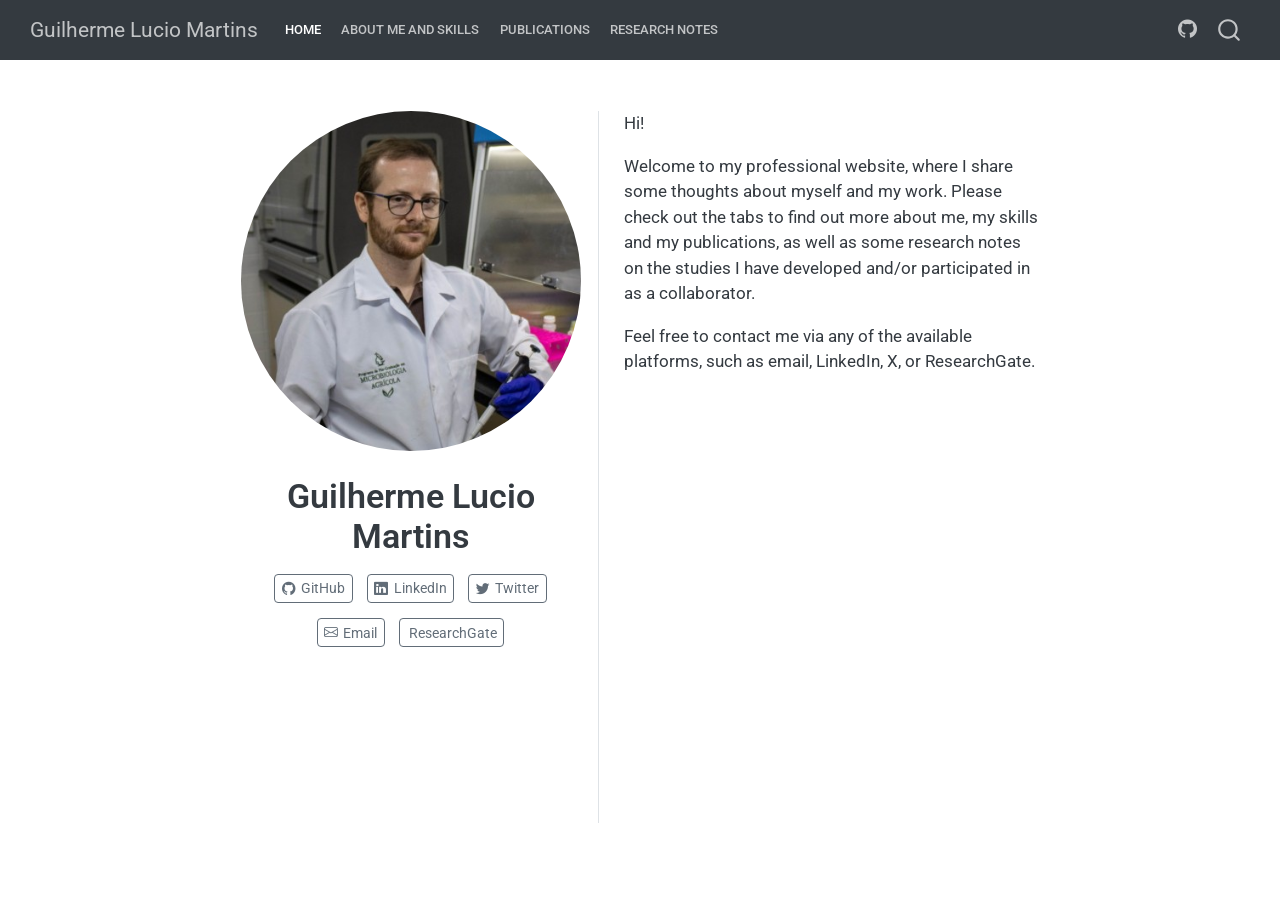
==== commit d11511bb: "update" ====
--- a/docs/index.html
+++ b/docs/index.html
@@ -99,7 +99,7 @@
   </li>  
   <li class="nav-item">
     <a class="nav-link" href="./about.html"> 
-<span class="menu-text">About me</span></a>
+<span class="menu-text">About me and Skills</span></a>
   </li>  
   <li class="nav-item">
     <a class="nav-link" href="./publications.html"> 
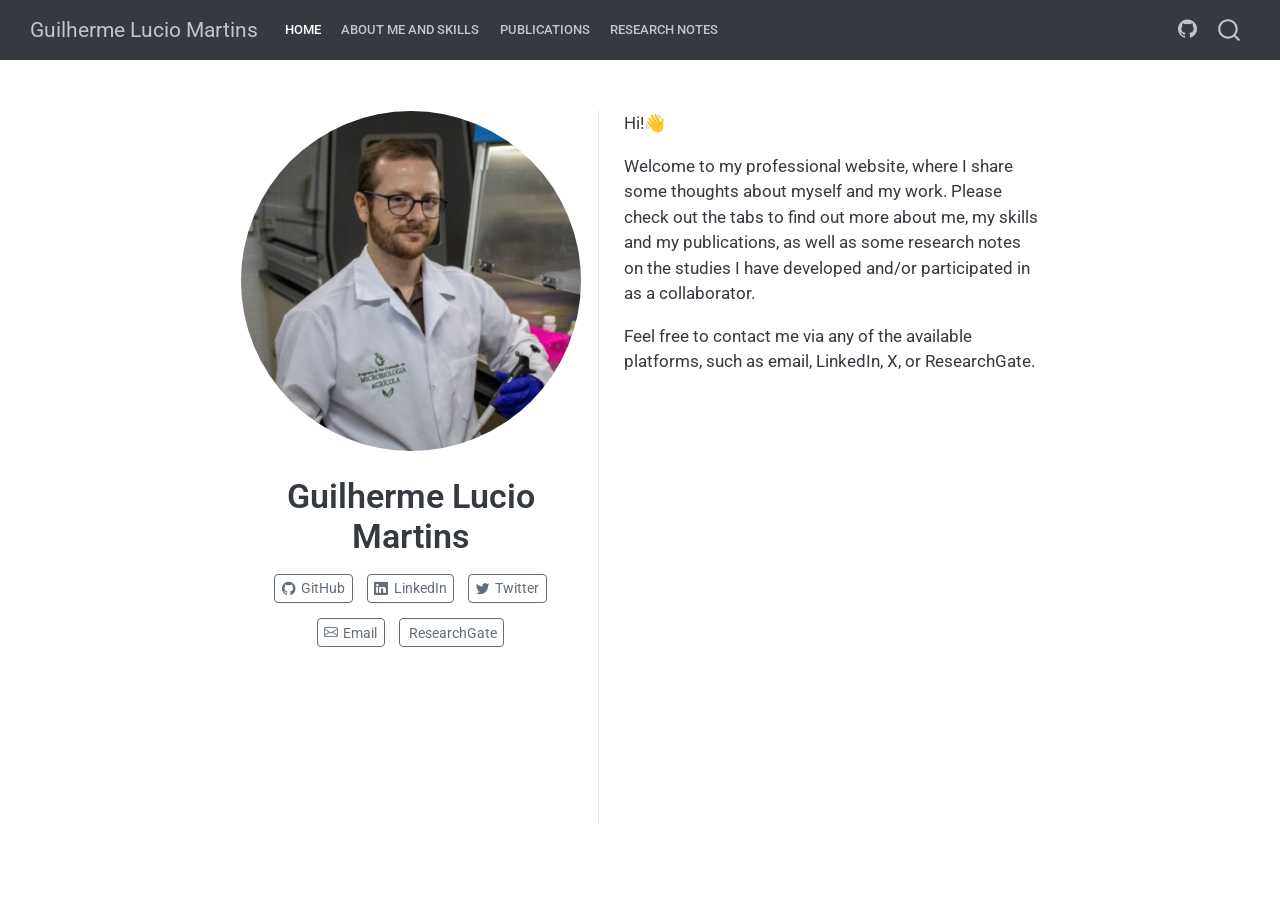
==== commit 78b12636: "Update and include CV" ====
--- a/docs/index.html
+++ b/docs/index.html
@@ -165,7 +165,7 @@
 </div>
   </div>
   <div class="about-contents"><main class="content" id="quarto-document-content" tabindex="-1">
-<p>Hi!</p>
+<p>Hi!👋</p>
 <p>Welcome to my professional website, where I share some thoughts about myself and my work. Please check out the tabs to find out more about me, my skills and my publications, as well as some research notes on the studies I have developed and/or participated in as a collaborator.</p>
 <p>Feel free to contact me via any of the available platforms, such as email, LinkedIn, X, or ResearchGate.</p>
 
